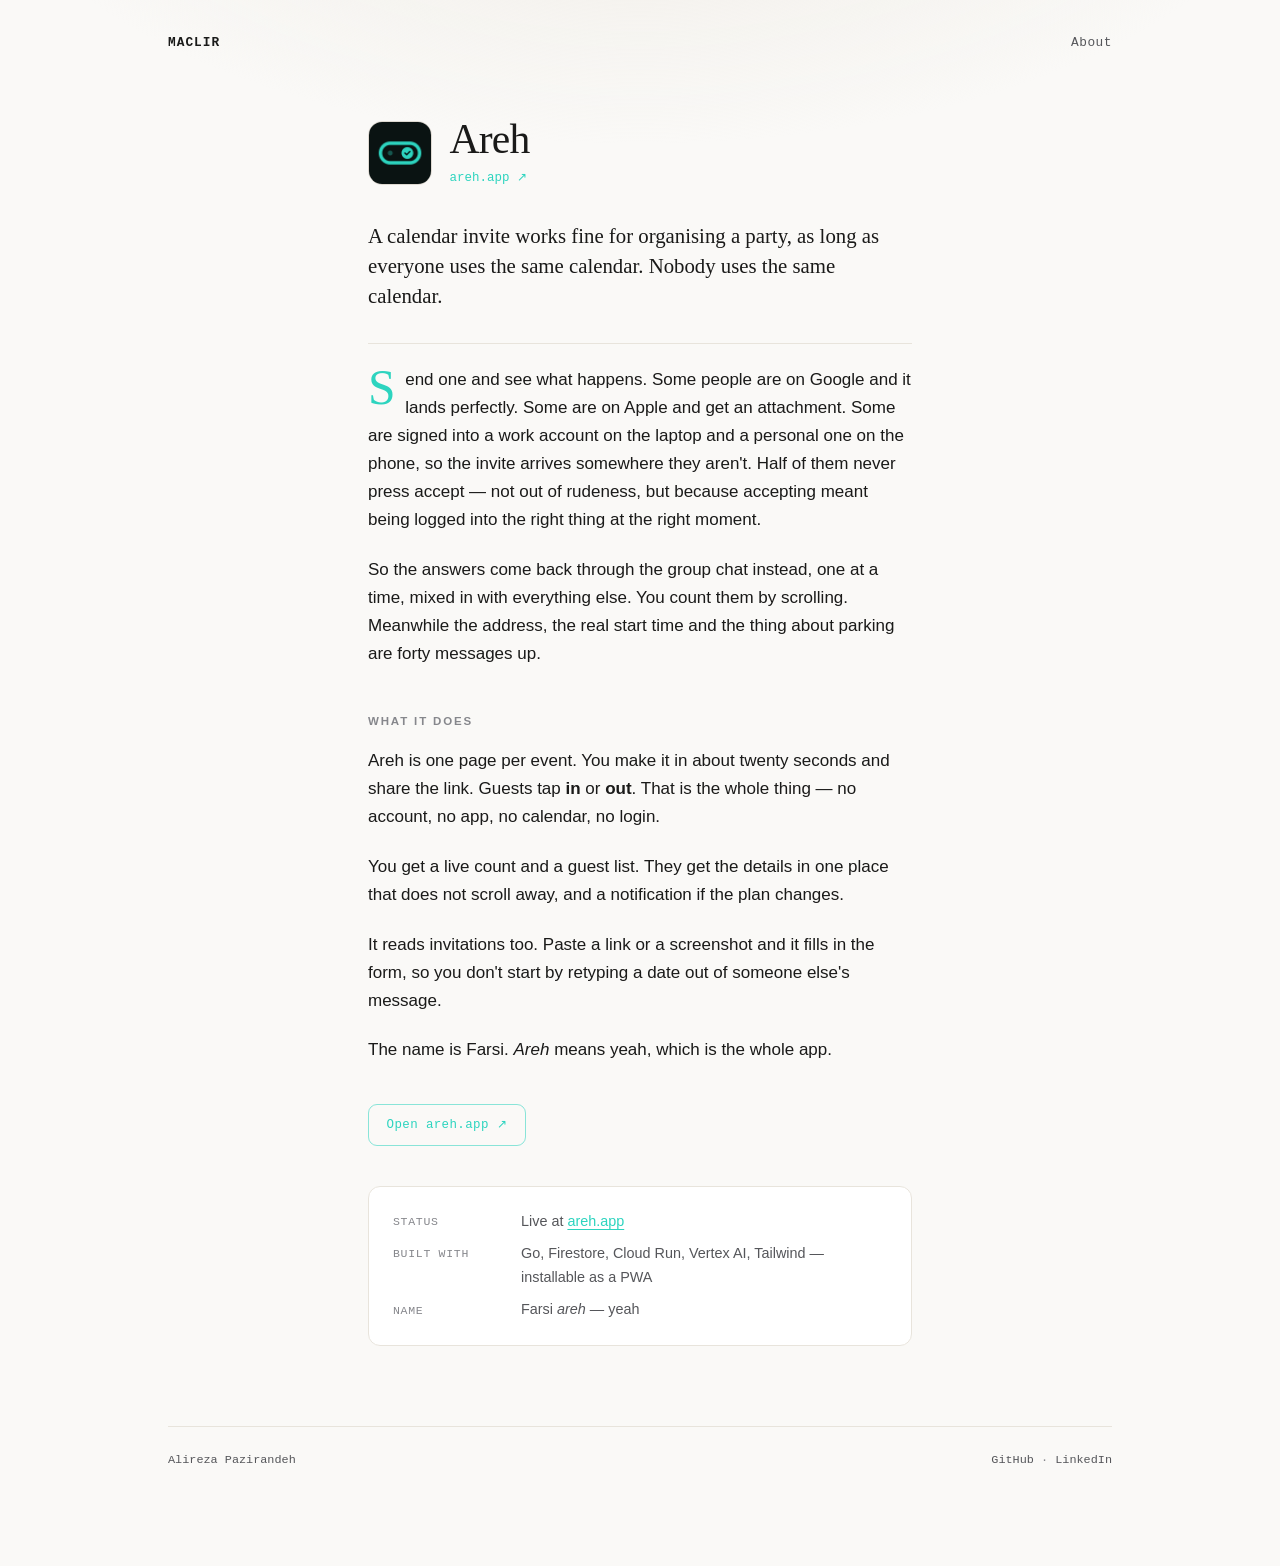
==== stories/areh.html @ 0dfdd982 "maclir.net: the projects, and the story behind each one A static personal site — a homepage of proje" ====
<!doctype html>
<html lang="en">
<head>
<meta charset="utf-8">
<meta name="viewport" content="width=device-width, initial-scale=1">
<title>Areh — maclir</title>
<meta name="description" content="How Areh came to be: a calendar invite only works if everyone is on the same calendar. Nobody is.">
<meta name="theme-color" content="#faf9f7" media="(prefers-color-scheme: light)">
<meta name="theme-color" content="#0b0d10" media="(prefers-color-scheme: dark)">
<link rel="icon" href="../assets/logos/favicon.svg" type="image/svg+xml">
<link rel="stylesheet" href="../assets/css/site.css">
</head>
<body style="--accent:#2dd4bf">
<div class="page">

  <header class="masthead">
    <a class="home" href="/">MACLIR</a>
    <nav><a href="/about.html">About</a></nav>
  </header>

  <article class="story">

    <div class="story-head">
      <img class="mark" src="../assets/logos/areh.png" alt="Areh logo" width="64" height="64">
      <div>
        <h1>Areh</h1>
        <a class="domain" href="https://areh.app">areh.app ↗</a>
      </div>
    </div>

    <p class="dek">A calendar invite works fine for organising a party, as long as everyone uses the same calendar. Nobody uses the same calendar.</p>

    <p class="lede">Send one and see what happens. Some people are on Google and it lands perfectly. Some are on Apple and get an attachment. Some are signed into a work account on the laptop and a personal one on the phone, so the invite arrives somewhere they aren't. Half of them never press accept — not out of rudeness, but because accepting meant being logged into the right thing at the right moment.</p>

    <p>So the answers come back through the group chat instead, one at a time, mixed in with everything else. You count them by scrolling. Meanwhile the address, the real start time and the thing about parking are forty messages up.</p>

    <h2>What it does</h2>

    <p>Areh is one page per event. You make it in about twenty seconds and share the link. Guests tap <strong>in</strong> or <strong>out</strong>. That is the whole thing — no account, no app, no calendar, no login.</p>

    <p>You get a live count and a guest list. They get the details in one place that does not scroll away, and a notification if the plan changes.</p>

    <p>It reads invitations too. Paste a link or a screenshot and it fills in the form, so you don't start by retyping a date out of someone else's message.</p>

    <p>The name is Farsi. <em>Areh</em> means yeah, which is the whole app.</p>

    <div class="actions">
      <a class="btn btn-primary" href="https://areh.app">Open areh.app ↗</a>
    </div>

    <dl class="facts">
      <dt>Status</dt><dd>Live at <a href="https://areh.app">areh.app</a></dd>
      <dt>Built with</dt><dd>Go, Firestore, Cloud Run, Vertex AI, Tailwind — installable as a PWA</dd>
      <dt>Name</dt><dd>Farsi <em>areh</em> — yeah</dd>
    </dl>

  </article>

  <footer class="foot">
    <span><a href="mailto:maclir@gmail.com">Alireza Pazirandeh</a></span>
    <span><a href="https://github.com/maclir">GitHub</a> · <a href="https://www.linkedin.com/in/maclir/">LinkedIn</a></span>
  </footer>

</div>
</body>
</html>
---- assets/css/site.css ----
/* maclir.net — one stylesheet, no build step, no external requests. */

:root {
  --bg: #0b0d10;
  --bg-raised: #12151a;
  --bg-hover: #171b22;
  --line: #232830;
  --line-soft: #1a1e25;
  --ink: #e8e6e1;
  --ink-dim: #9aa1ab;
  --ink-faint: #6b727c;
  --accent: #e8e6e1;

  --serif: "Iowan Old Style", "Palatino Linotype", Palatino, "Book Antiqua", Georgia, serif;
  --sans: -apple-system, BlinkMacSystemFont, "Segoe UI", Inter, Helvetica, Arial, sans-serif;
  --mono: ui-monospace, SFMono-Regular, "SF Mono", Menlo, Consolas, monospace;

  --measure: 34rem;
  --page: 62rem;
}

* { box-sizing: border-box; }

html { -webkit-text-size-adjust: 100%; }

body {
  margin: 0;
  background: var(--bg);
  color: var(--ink);
  font-family: var(--sans);
  font-size: 17px;
  line-height: 1.65;
  -webkit-font-smoothing: antialiased;
}

/* A single soft light source at the top of the page, so the dark tiles
   the projects ship with sit on a ground rather than a void. */
body::before {
  content: "";
  position: fixed;
  inset: 0 0 auto 0;
  height: 60vh;
  background: radial-gradient(60rem 30rem at 50% -12rem, #1b2029 0%, transparent 70%);
  pointer-events: none;
  z-index: 0;
}

.page {
  position: relative;
  z-index: 1;
  max-width: var(--page);
  margin: 0 auto;
  padding: 0 1.5rem 6rem;
}

a { color: inherit; }

/* ---------- masthead ---------- */

.masthead {
  display: flex;
  align-items: baseline;
  justify-content: space-between;
  gap: 1rem;
  padding: 2rem 0 0;
  font-family: var(--mono);
  font-size: 0.8rem;
  letter-spacing: 0.04em;
}

.masthead a { color: var(--ink-dim); text-decoration: none; }
.masthead a:hover { color: var(--ink); }

.masthead .home { color: var(--ink); font-weight: 600; letter-spacing: 0.08em; }

.masthead nav { display: flex; gap: 1.25rem; }

/* ---------- hero ---------- */

.hero { padding: 5rem 0 4rem; max-width: 40rem; }

.hero h1 {
  font-family: var(--serif);
  font-size: clamp(2.4rem, 6vw, 3.6rem);
  line-height: 1.08;
  letter-spacing: -0.02em;
  font-weight: 400;
  margin: 0 0 1.5rem;
}

.hero p {
  font-size: 1.12rem;
  color: var(--ink-dim);
  max-width: var(--measure);
  margin: 0 0 1rem;
}

.hero p strong { color: var(--ink); font-weight: 500; }

/* ---------- section headings ---------- */

.rule {
  display: flex;
  align-items: center;
  gap: 1rem;
  margin: 3.5rem 0 2rem;
  font-family: var(--mono);
  font-size: 0.72rem;
  letter-spacing: 0.16em;
  text-transform: uppercase;
  color: var(--ink-faint);
}

.rule::after {
  content: "";
  flex: 1;
  height: 1px;
  background: var(--line);
}

/* ---------- project cards ---------- */

.projects {
  display: grid;
  grid-template-columns: repeat(auto-fill, minmax(20rem, 1fr));
  gap: 1rem;
  list-style: none;
  padding: 0;
  margin: 0;
}

.card {
  position: relative;
  display: flex;
  flex-direction: column;
  gap: 0.9rem;
  padding: 1.5rem;
  border: 1px solid var(--line-soft);
  border-radius: 14px;
  background: var(--bg-raised);
  text-decoration: none;
  transition: border-color 0.18s ease, background 0.18s ease, transform 0.18s ease;
}

.card:hover {
  border-color: color-mix(in srgb, var(--accent) 45%, var(--line));
  background: var(--bg-hover);
  transform: translateY(-2px);
}

.card:focus-visible {
  outline: 2px solid var(--accent);
  outline-offset: 3px;
}

.card-head { display: flex; align-items: center; gap: 0.85rem; }

.mark {
  width: 44px;
  height: 44px;
  border-radius: 10px;
  flex: none;
  object-fit: cover;
  background: #000;
  border: 1px solid var(--line);
}

.card h3 {
  margin: 0;
  font-family: var(--sans);
  font-size: 1.05rem;
  font-weight: 600;
  letter-spacing: -0.01em;
}

.card .domain {
  display: block;
  font-family: var(--mono);
  font-size: 0.72rem;
  color: var(--accent);
  opacity: 0.8;
  letter-spacing: 0.02em;
  margin-top: 0.15rem;
}

.card p {
  margin: 0;
  color: var(--ink-dim);
  font-size: 0.94rem;
  line-height: 1.55;
}

.card .more {
  margin-top: auto;
  padding-top: 0.4rem;
  font-family: var(--mono);
  font-size: 0.72rem;
  color: var(--ink-faint);
  letter-spacing: 0.04em;
}

.card:hover .more { color: var(--accent); }

/* ---------- story pages ---------- */

.story { max-width: var(--measure); margin: 0 auto; }

.story-head {
  display: flex;
  align-items: center;
  gap: 1.1rem;
  padding: 4rem 0 2rem;
}

.story-head .mark { width: 64px; height: 64px; border-radius: 14px; }

.story-head h1 {
  font-family: var(--serif);
  font-weight: 400;
  font-size: clamp(2rem, 5vw, 2.6rem);
  letter-spacing: -0.02em;
  margin: 0;
  line-height: 1.1;
}

.story-head .domain {
  display: block;
  font-family: var(--mono);
  font-size: 0.78rem;
  color: var(--accent);
  margin-top: 0.35rem;
  text-decoration: none;
}

.story-head .domain:hover { text-decoration: underline; }

.dek {
  font-family: var(--serif);
  font-size: 1.3rem;
  line-height: 1.45;
  color: var(--ink);
  margin: 0 0 2rem;
  padding-bottom: 2rem;
  border-bottom: 1px solid var(--line-soft);
}

.story p { margin: 0 0 1.35rem; }

.story p.lede::first-letter {
  font-family: var(--serif);
  font-size: 3.1rem;
  line-height: 0.82;
  float: left;
  padding: 0.1rem 0.6rem 0 0;
  color: var(--accent);
}

.story h2 {
  font-family: var(--sans);
  font-size: 0.72rem;
  letter-spacing: 0.16em;
  text-transform: uppercase;
  color: var(--ink-faint);
  margin: 2.75rem 0 1rem;
  font-weight: 600;
}

.story a { color: var(--accent); text-underline-offset: 3px; }

.story ul { padding-left: 1.1rem; color: var(--ink-dim); }
.story li { margin-bottom: 0.5rem; }

.facts {
  display: grid;
  grid-template-columns: 7rem 1fr;
  gap: 0.55rem 1rem;
  margin: 2.5rem 0;
  padding: 1.4rem 1.5rem;
  border: 1px solid var(--line-soft);
  border-radius: 12px;
  background: var(--bg-raised);
  font-size: 0.9rem;
}

.facts dt {
  font-family: var(--mono);
  font-size: 0.72rem;
  letter-spacing: 0.06em;
  text-transform: uppercase;
  color: var(--ink-faint);
  padding-top: 0.15rem;
}

.facts dd { margin: 0; color: var(--ink-dim); }
.facts dd a { color: var(--accent); }

.actions { display: flex; flex-wrap: wrap; gap: 0.75rem; margin: 2.5rem 0 1rem; }

.btn {
  display: inline-block;
  padding: 0.6rem 1.1rem;
  border-radius: 9px;
  border: 1px solid var(--line);
  font-family: var(--mono);
  font-size: 0.78rem;
  letter-spacing: 0.03em;
  text-decoration: none;
  color: var(--ink);
  transition: border-color 0.18s ease, background 0.18s ease;
}

.btn:hover { border-color: var(--accent); background: var(--bg-hover); }

.btn-primary {
  border-color: color-mix(in srgb, var(--accent) 55%, transparent);
  color: var(--accent);
}

/* ---------- footer ---------- */

.foot {
  margin-top: 5rem;
  padding-top: 1.5rem;
  border-top: 1px solid var(--line-soft);
  display: flex;
  flex-wrap: wrap;
  gap: 1.25rem;
  justify-content: space-between;
  font-family: var(--mono);
  font-size: 0.74rem;
  color: var(--ink-faint);
}

.foot a { color: var(--ink-dim); text-decoration: none; }
.foot a:hover { color: var(--ink); }

/* ---------- light mode ---------- */

@media (prefers-color-scheme: light) {
  :root {
    --bg: #faf9f7;
    --bg-raised: #ffffff;
    --bg-hover: #ffffff;
    --line: #ded9d1;
    --line-soft: #e8e4dc;
    --ink: #1a1a19;
    --ink-dim: #55565a;
    --ink-faint: #86878c;
  }

  body::before {
    background: radial-gradient(60rem 30rem at 50% -12rem, #efece5 0%, transparent 70%);
  }

  .card { box-shadow: 0 1px 2px rgba(20, 18, 14, 0.04); }
  .card:hover { box-shadow: 0 6px 20px rgba(20, 18, 14, 0.07); }
}

@media (prefers-reduced-motion: reduce) {
  * { transition: none !important; }
  .card:hover { transform: none; }
}

/* Inline code: a shade smaller than the prose it sits in, so a monospace
   face at the same nominal size does not look oversized next to it. */
code {
  font-family: var(--mono);
  font-size: 0.88em;
  padding: 0.12em 0.38em;
  border-radius: 5px;
  background: color-mix(in srgb, var(--ink) 8%, transparent);
  border: 1px solid var(--line-soft);
}

.facts code { font-size: 0.82em; word-break: break-all; }
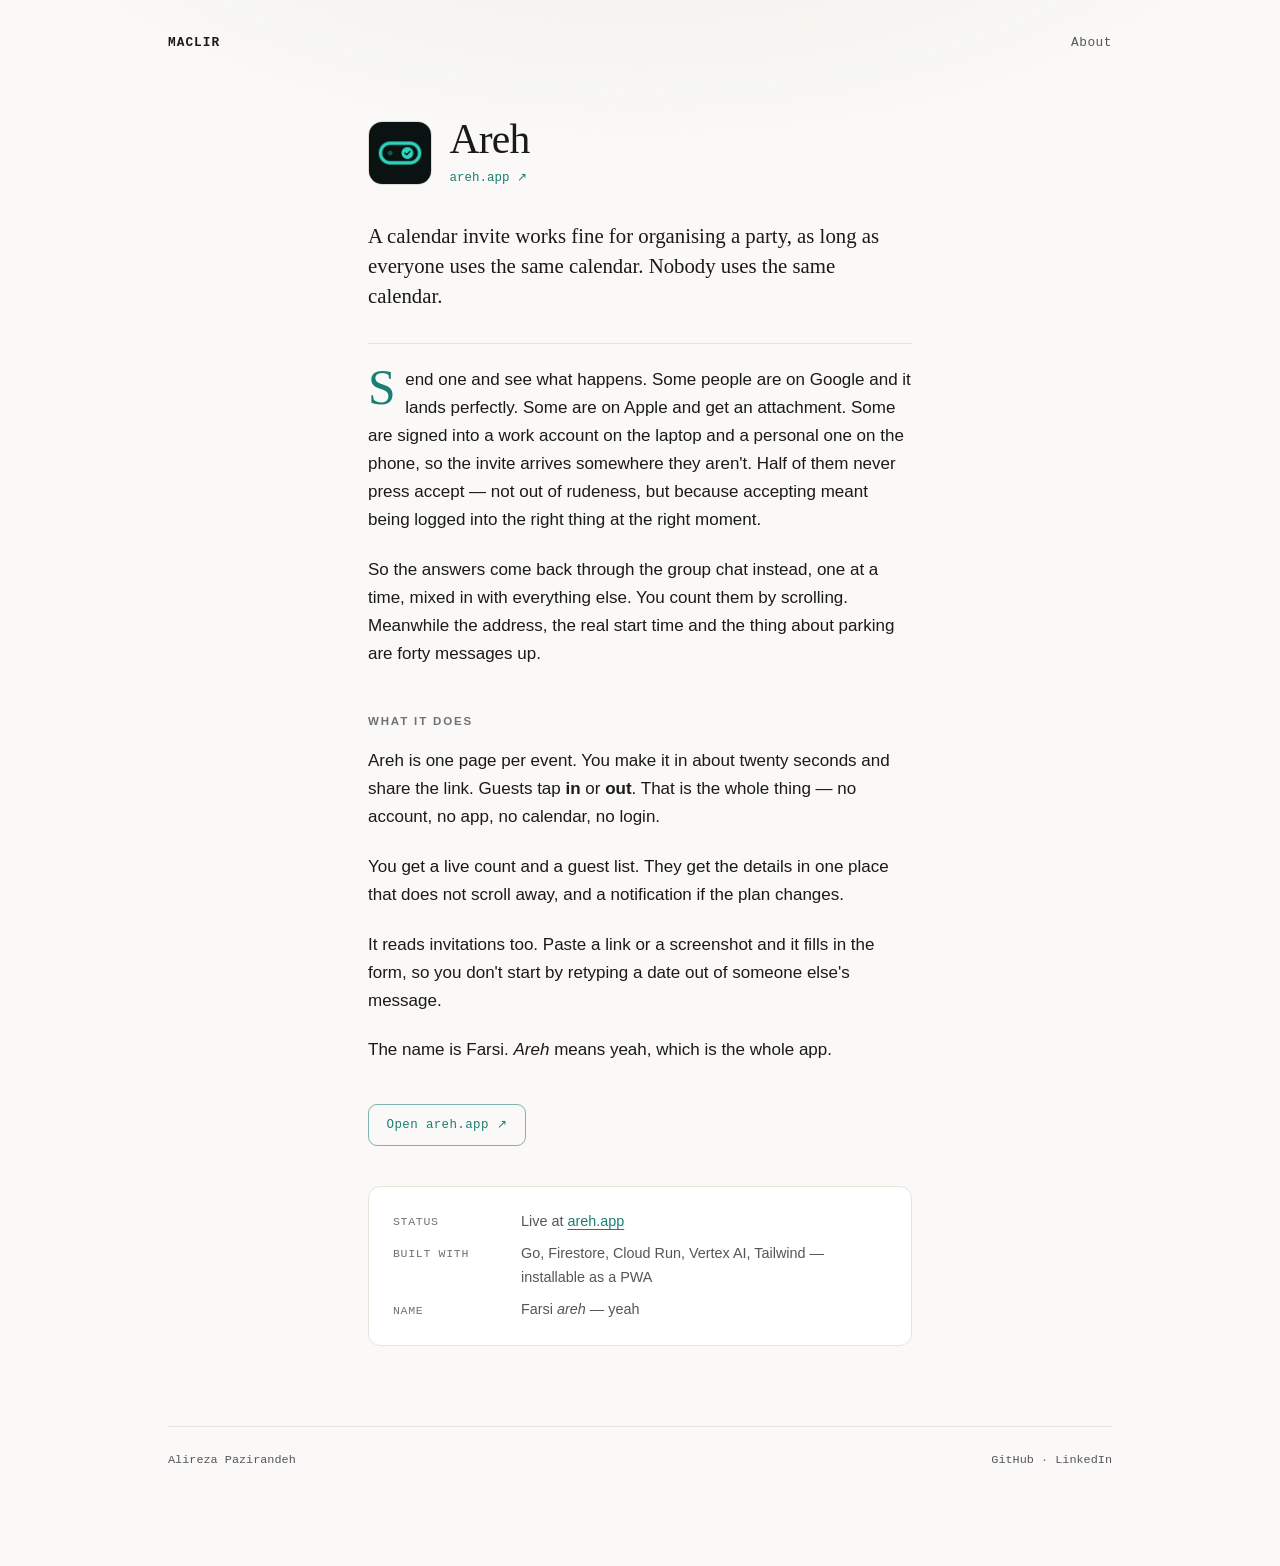
==== commit cdd867d6: "Make every colour meet 4.5:1 in both light and dark mode --accent carries a project's brand hue and " ====
--- a/stories/areh.html
+++ b/stories/areh.html
@@ -10,7 +10,7 @@
 <link rel="icon" href="../assets/logos/favicon.svg" type="image/svg+xml">
 <link rel="stylesheet" href="../assets/css/site.css">
 </head>
-<body style="--accent:#2dd4bf">
+<body style="--accent:#2dd4bf;--accent-light:#1a7f73">
 <div class="page">
 
   <header class="masthead">
--- a/assets/css/site.css
+++ b/assets/css/site.css
@@ -8,8 +8,13 @@
   --line-soft: #1a1e25;
   --ink: #e8e6e1;
   --ink-dim: #9aa1ab;
-  --ink-faint: #6b727c;
+  --ink-faint: #77808a;
+
+  /* --accent is the brand hue a page or card sets inline. It is tuned for the
+     dark ground, so light mode reads --accent-light instead; --accent-ink is
+     the one text and focus rings use, and it always meets 4.5:1. */
   --accent: #e8e6e1;
+  --accent-light: #1a1a19;
 
   --serif: "Iowan Old Style", "Palatino Linotype", Palatino, "Book Antiqua", Georgia, serif;
   --sans: -apple-system, BlinkMacSystemFont, "Segoe UI", Inter, Helvetica, Arial, sans-serif;
@@ -20,6 +25,10 @@
 }
 
 * { box-sizing: border-box; }
+
+/* Declared on every element, not just :root, so a card or body that sets its
+   own --accent inline re-derives the readable version from it. */
+* { --accent-ink: var(--accent); }
 
 html { -webkit-text-size-adjust: 100%; }
 
@@ -143,13 +152,13 @@
 }
 
 .card:hover {
-  border-color: color-mix(in srgb, var(--accent) 45%, var(--line));
+  border-color: color-mix(in srgb, var(--accent-ink) 45%, var(--line));
   background: var(--bg-hover);
   transform: translateY(-2px);
 }
 
 .card:focus-visible {
-  outline: 2px solid var(--accent);
+  outline: 2px solid var(--accent-ink);
   outline-offset: 3px;
 }
 
@@ -177,8 +186,7 @@
   display: block;
   font-family: var(--mono);
   font-size: 0.72rem;
-  color: var(--accent);
-  opacity: 0.8;
+  color: var(--accent-ink);
   letter-spacing: 0.02em;
   margin-top: 0.15rem;
 }
@@ -199,7 +207,7 @@
   letter-spacing: 0.04em;
 }
 
-.card:hover .more { color: var(--accent); }
+.card:hover .more { color: var(--accent-ink); }
 
 /* ---------- story pages ---------- */
 
@@ -227,7 +235,7 @@
   display: block;
   font-family: var(--mono);
   font-size: 0.78rem;
-  color: var(--accent);
+  color: var(--accent-ink);
   margin-top: 0.35rem;
   text-decoration: none;
 }
@@ -252,7 +260,7 @@
   line-height: 0.82;
   float: left;
   padding: 0.1rem 0.6rem 0 0;
-  color: var(--accent);
+  color: var(--accent-ink);
 }
 
 .story h2 {
@@ -265,7 +273,7 @@
   font-weight: 600;
 }
 
-.story a { color: var(--accent); text-underline-offset: 3px; }
+.story a { color: var(--accent-ink); text-underline-offset: 3px; }
 
 .story ul { padding-left: 1.1rem; color: var(--ink-dim); }
 .story li { margin-bottom: 0.5rem; }
@@ -292,7 +300,7 @@
 }
 
 .facts dd { margin: 0; color: var(--ink-dim); }
-.facts dd a { color: var(--accent); }
+.facts dd a { color: var(--accent-ink); }
 
 .actions { display: flex; flex-wrap: wrap; gap: 0.75rem; margin: 2.5rem 0 1rem; }
 
@@ -309,11 +317,11 @@
   transition: border-color 0.18s ease, background 0.18s ease;
 }
 
-.btn:hover { border-color: var(--accent); background: var(--bg-hover); }
+.btn:hover { border-color: var(--accent-ink); background: var(--bg-hover); }
 
 .btn-primary {
-  border-color: color-mix(in srgb, var(--accent) 55%, transparent);
-  color: var(--accent);
+  border-color: color-mix(in srgb, var(--accent-ink) 55%, transparent);
+  color: var(--accent-ink);
 }
 
 /* ---------- footer ---------- */
@@ -345,8 +353,10 @@
     --line-soft: #e8e4dc;
     --ink: #1a1a19;
     --ink-dim: #55565a;
-    --ink-faint: #86878c;
+    --ink-faint: #707176;
   }
+
+  * { --accent-ink: var(--accent-light, #1a1a19); }
 
   body::before {
     background: radial-gradient(60rem 30rem at 50% -12rem, #efece5 0%, transparent 70%);
